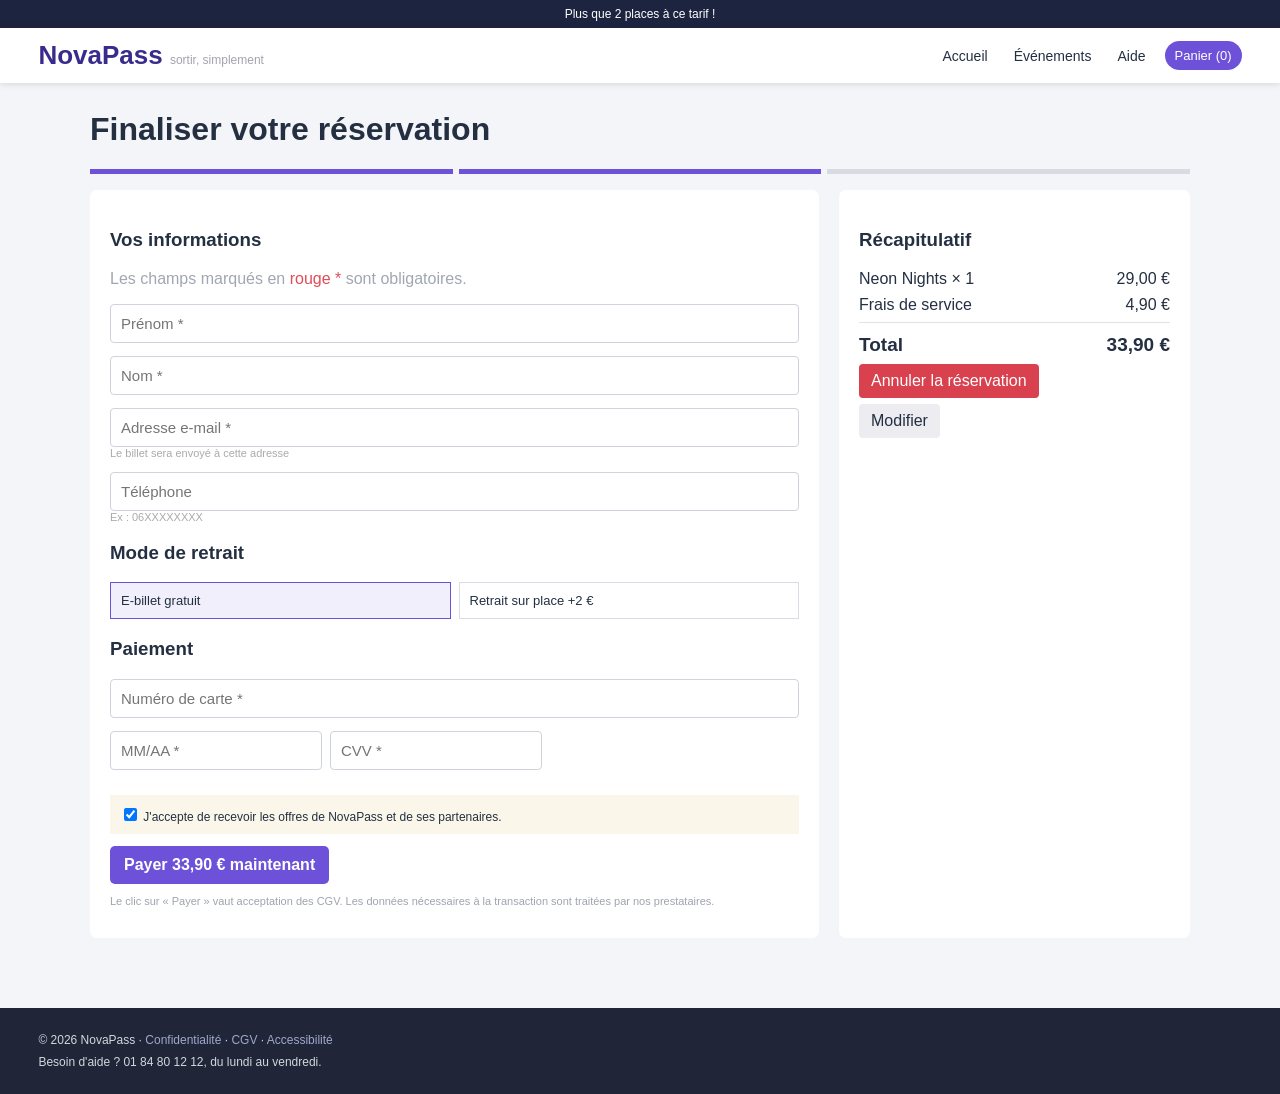
==== checkout.html @ 524873d4 "Add files via upload" ====
<!doctype html><html lang="en"><head><meta charset="utf-8"><meta name="viewport" content="width=device-width,initial-scale=1"><title>Paiement — NovaPass</title><link rel="stylesheet" href="styles.css"></head><body>
<div class="topbar"><div class="rotator"><span class="active">Plus que 2 places à ce tarif !</span><span>Frais de service calculés à l'étape suivante</span><span>Inscrivez-vous à notre newsletter pour recevoir les bons plans</span></div></div>
<div class="header"><div class="logo">NovaPass <small>sortir, simplement</small></div><div class="fake-nav"><div class="fake-link" data-href="index.html">Accueil</div><div class="fake-link" data-href="index.html#events">Événements</div><div class="fake-link" id="openInfo">Aide</div><div class="cart-pill" data-href="checkout.html">Panier (<span id="cartCount">0</span>)</div></div></div>
<main>
<h1>Finaliser votre réservation</h1><div class="progress"><div class="on"></div><div class="on"></div><div></div></div><section class="checkout"><div class="panel"><h3>Vos informations</h3><p class="muted">Les champs marqués en <span class="req">rouge *</span> sont obligatoires.</p>
<div class="field"><input tabindex="3" data-required type="text" placeholder="Prénom *"><div class="error">Champ incorrect</div></div>
<div class="field"><input tabindex="1" data-required type="text" placeholder="Nom *"><div class="error">Champ incorrect</div></div>
<div class="field"><input tabindex="2" data-required type="email" placeholder="Adresse e-mail *"><div class="hint">Le billet sera envoyé à cette adresse</div><div class="error">Champ incorrect</div></div>
<div class="field"><input type="tel" placeholder="Téléphone"><div class="hint">Ex : 06XXXXXXXX</div></div>
<h3>Mode de retrait</h3><div class="choice-row"><div class="fake-radio selected">E-billet gratuit</div><div class="fake-radio">Retrait sur place +2 €</div></div>
<h3>Paiement</h3><div class="field"><input data-required inputmode="numeric" placeholder="Numéro de carte *"><div class="error">Champ incorrect</div></div><div class="choice-row"><div class="field"><input data-required placeholder="MM/AA *"><div class="error">Champ incorrect</div></div><div class="field"><input data-required placeholder="CVV *"><div class="error">Champ incorrect</div></div></div>
<div class="marketing"><label><input type="checkbox" checked> J'accepte de recevoir les offres de NovaPass et de ses partenaires.</label></div>
<div class="fake-button" id="payNow">Payer 33,90 € maintenant</div><p class="legal">Le clic sur « Payer » vaut acceptation des CGV. Les données nécessaires à la transaction sont traitées par nos prestataires.</p></div>
<aside class="panel sticky-box"><h3>Récapitulatif</h3><div class="summary-row"><span>Neon Nights × 1</span><span>29,00 €</span></div><div class="summary-row"><span>Frais de service</span><span>4,90 €</span></div><div class="summary-row total"><span>Total</span><span>33,90 €</span></div><div class="danger-primary" id="clearBooking">Annuler la réservation</div><div style="height:6px"></div><div class="safe-secondary" data-href="event.html">Modifier</div></aside></section>
</main><div class="footer">© 2026 NovaPass · <a href="#">Confidentialité</a> · <a href="#">CGV</a> · <a href="#">Accessibilité</a><div style="margin-top:8px">Besoin d'aide ? 01 84 80 12 12, du lundi au vendredi.</div></div><div class="toast" id="toast">Ajouté !</div><div class="modal" id="infoModal"><div class="modal-card"><div class="modal-close" id="closeInfo">fermer ×</div><h2>Besoin d'aide ?</h2><p>Choisissez un événement, sélectionnez un billet puis renseignez vos coordonnées.</p><div class="fake-button" id="closeInfo2" onclick="document.getElementById('infoModal').classList.remove('open')">OK</div></div></div><script src="app.js"></script></body></html>
---- styles.css ----
:root{--ink:#243042;--muted:#9aa2ad;--brand:#6d52d9;--accent:#ffcc45;--paper:#fff;--bg:#f4f5f8;--danger:#d23545}
*{box-sizing:border-box}
html{scroll-behavior:smooth}
body{margin:0;font-family:Arial,Helvetica,sans-serif;color:var(--ink);background:var(--bg);font-size:16px}
body *:focus{outline:none}
a{color:#7b6ec0;text-decoration:none}
.topbar{background:#1d2440;color:white;padding:7px 12px;text-align:center;font-size:12px;height:28px;overflow:hidden}
.rotator span{display:none}.rotator span.active{display:inline}
.header{background:white;display:flex;align-items:center;justify-content:space-between;padding:12px 3vw;box-shadow:0 1px 7px #0002;position:sticky;top:0;z-index:10}
.logo{font-weight:800;font-size:26px;color:#392b8d}.logo small{font-weight:400;color:#a3a3af;font-size:12px}
.fake-nav{display:flex;gap:12px;align-items:center}.fake-link{cursor:pointer;padding:6px 7px;font-size:14px}.fake-link:hover{background:#f0effb}
.cart-pill{background:#6d52d9;color:white;border-radius:20px;padding:7px 10px;cursor:pointer;font-size:13px}
main{width:1100px;max-width:none;margin:28px auto 70px}
.hero{display:grid;grid-template-columns:1.4fr .8fr;gap:26px;align-items:center;background:white;padding:26px;border-radius:10px}
.hero h1{font-size:42px;line-height:1.02;margin:0 0 12px}.hero p{color:#8d96a3;line-height:1.4}.hero .btn{display:inline-block;margin-top:8px}
.notice{background:#fff8da;border-left:5px solid var(--accent);padding:10px 14px;font-size:13px}
.btn,.fake-button{background:var(--brand);color:white;padding:10px 14px;border-radius:5px;display:inline-block;cursor:pointer;font-weight:700;border:0}.btn.secondary{background:#e4e2ef;color:#5a5770}.tiny-action{font-size:11px;padding:4px 6px;cursor:pointer}
.section-title{margin:28px 0 10px}.section-title h3{margin:0;font-size:23px}.section-title p{margin:4px 0;color:var(--muted)}
.event-grid{display:grid;grid-template-columns:repeat(3,1fr);gap:15px}.card{background:white;border-radius:7px;overflow:hidden;box-shadow:0 1px 5px #0001}.card img{width:100%;height:160px;object-fit:cover}.card-body{padding:13px}.meta{color:#9ca3ad;font-size:13px}.price{font-size:19px;font-weight:bold;margin-top:8px}.card .fake-button{margin-top:10px;width:100%;text-align:center}
.breadcrumbs{font-size:12px;color:#9aa2ad;margin:12px 0}.event-layout{display:grid;grid-template-columns:1.4fr .8fr;gap:20px}.panel{background:white;border-radius:7px;padding:20px}.event-cover{width:100%;border-radius:5px}.tag{display:inline-block;background:#efeafb;color:#7460c8;padding:4px 7px;border-radius:3px;font-size:12px}.ticket-option{border:1px solid #dfe2e8;padding:12px;margin:9px 0;cursor:pointer}.ticket-option.selected{border-color:#6d52d9;background:#f2efff}.ticket-option .row{display:flex;justify-content:space-between}.muted{color:#a1a7b0}.sticky-box{position:sticky;top:82px}.fee-later{font-size:11px;color:#adb3bd;margin-top:4px}.countdown{background:#fff0f0;color:#a32b38;padding:8px 10px;font-size:12px;margin:10px 0}
.progress{display:flex;gap:6px;margin:16px 0}.progress div{height:5px;background:#d8dbe2;flex:1}.progress .on{background:#6d52d9}
.checkout{display:grid;grid-template-columns:1.35fr .65fr;gap:20px}.field{margin-bottom:13px}.field input,.field select{width:100%;padding:10px;border:1px solid #cfd3db;border-radius:4px;font-size:15px}.field .hint{font-size:11px;color:#aaa}.req{color:#e04c58}.error{color:#d83b4d;font-size:12px;display:none}.field.bad .error{display:block}.field.bad input{border-color:#d83b4d}.choice-row{display:flex;gap:8px}.fake-radio{border:1px solid #d9dce4;padding:10px;flex:1;cursor:pointer;font-size:13px}.fake-radio.selected{background:#f1effb;border-color:#6d52d9}.summary-row{display:flex;justify-content:space-between;margin:8px 0}.summary-row.total{font-weight:bold;font-size:19px;border-top:1px solid #e1e2e6;padding-top:11px}.legal{font-size:11px;color:#9ea4ae}.marketing{background:#faf7ea;padding:10px;margin:12px 0;font-size:12px}
.modal{display:none;position:fixed;inset:0;background:#0008;z-index:50;align-items:center;justify-content:center}.modal.open{display:flex}.modal-card{background:white;width:440px;padding:18px;border-radius:6px}.modal-card h2{margin-top:0}.modal-close{float:right;font-size:13px;color:#777;cursor:pointer}
.toast{position:fixed;right:12px;bottom:12px;background:#252d3b;color:white;padding:9px 12px;border-radius:4px;display:none;font-size:12px;z-index:99}.toast.show{display:block}
.footer{background:#202537;color:#d4d6de;padding:25px 3vw;font-size:12px}.footer a{color:#9ea8cb}
.confirmation{max-width:700px;margin:40px auto;background:white;padding:26px;border-radius:8px}.success-icon{font-size:42px}.details{background:#f6f7fa;padding:14px;margin:15px 0}.danger-primary{background:#d9414f;color:white;padding:8px 12px;border-radius:4px;display:inline-block;cursor:pointer}.safe-secondary{background:#ececf1;padding:8px 12px;border-radius:4px;display:inline-block;cursor:pointer}
@media(max-width:800px){main{margin-left:18px;margin-right:18px}.header{min-width:760px}.event-grid{grid-template-columns:repeat(3,280px)}.hero{grid-template-columns:520px 340px}.event-layout,.checkout{grid-template-columns:520px 360px}}
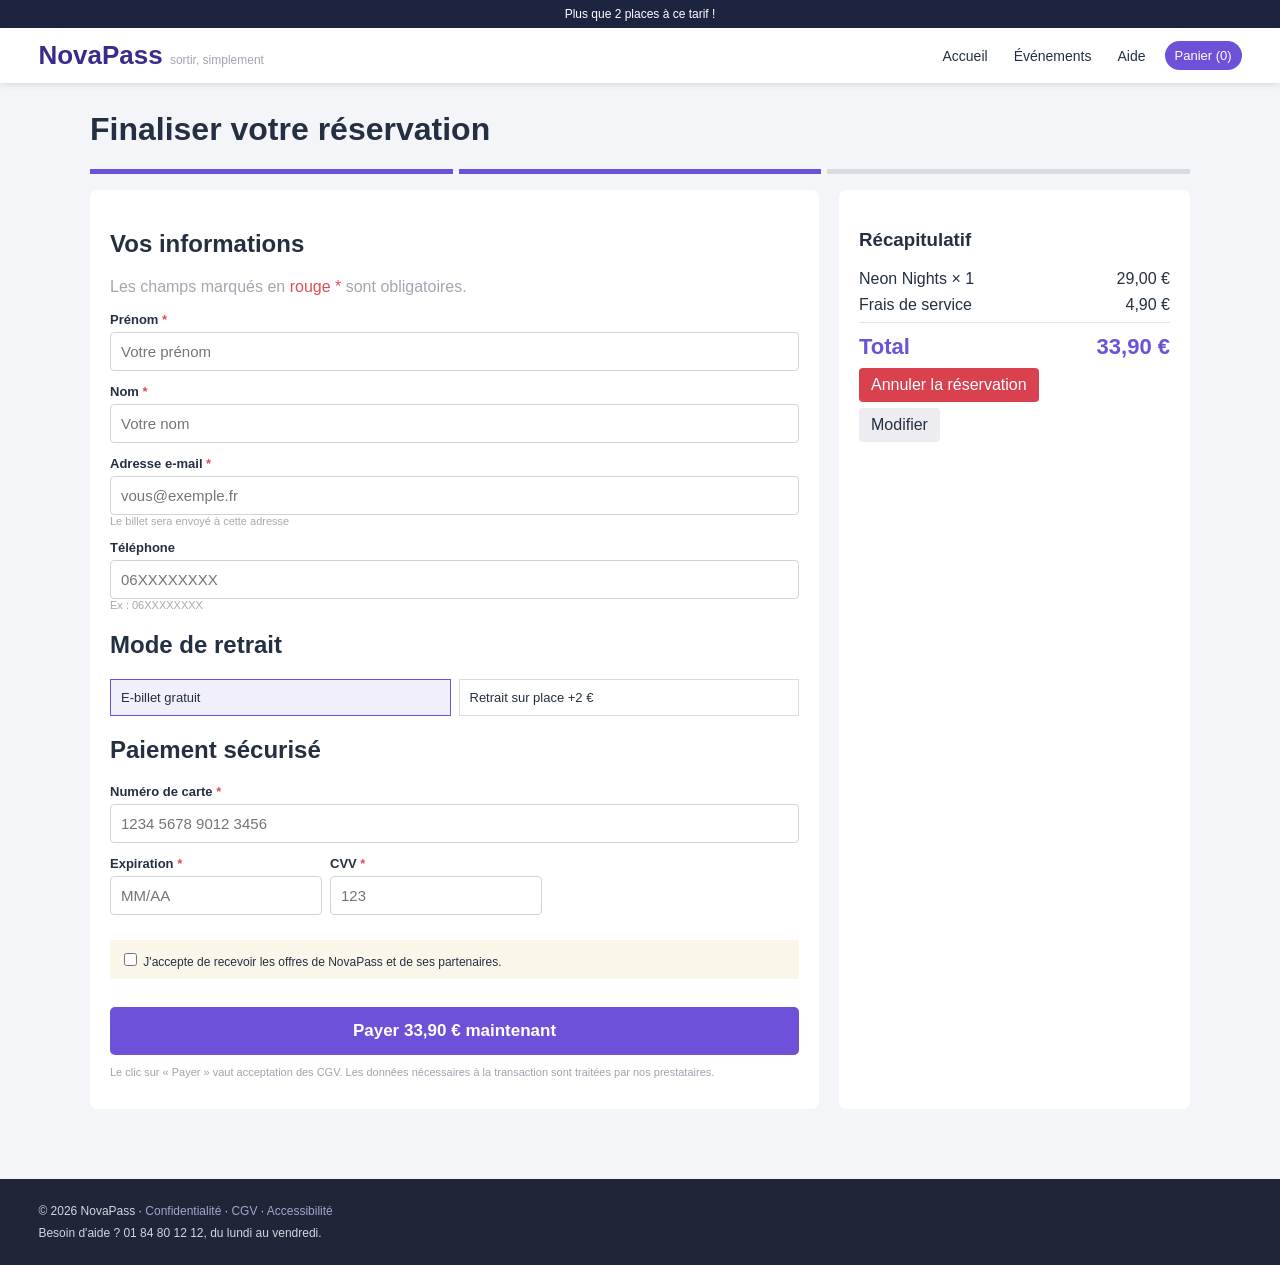
==== commit a288e3fa: "ameliorer partie paiement" ====
--- a/checkout.html
+++ b/checkout.html
@@ -2,14 +2,14 @@
 <div class="topbar"><div class="rotator"><span class="active">Plus que 2 places à ce tarif !</span><span>Frais de service calculés à l'étape suivante</span><span>Inscrivez-vous à notre newsletter pour recevoir les bons plans</span></div></div>
 <div class="header"><div class="logo">NovaPass <small>sortir, simplement</small></div><div class="fake-nav"><div class="fake-link" data-href="index.html">Accueil</div><div class="fake-link" data-href="index.html#events">Événements</div><div class="fake-link" id="openInfo">Aide</div><div class="cart-pill" data-href="checkout.html">Panier (<span id="cartCount">0</span>)</div></div></div>
 <main>
-<h1>Finaliser votre réservation</h1><div class="progress"><div class="on"></div><div class="on"></div><div></div></div><section class="checkout"><div class="panel"><h3>Vos informations</h3><p class="muted">Les champs marqués en <span class="req">rouge *</span> sont obligatoires.</p>
-<div class="field"><input tabindex="3" data-required type="text" placeholder="Prénom *"><div class="error">Champ incorrect</div></div>
-<div class="field"><input tabindex="1" data-required type="text" placeholder="Nom *"><div class="error">Champ incorrect</div></div>
-<div class="field"><input tabindex="2" data-required type="email" placeholder="Adresse e-mail *"><div class="hint">Le billet sera envoyé à cette adresse</div><div class="error">Champ incorrect</div></div>
-<div class="field"><input type="tel" placeholder="Téléphone"><div class="hint">Ex : 06XXXXXXXX</div></div>
-<h3>Mode de retrait</h3><div class="choice-row"><div class="fake-radio selected">E-billet gratuit</div><div class="fake-radio">Retrait sur place +2 €</div></div>
-<h3>Paiement</h3><div class="field"><input data-required inputmode="numeric" placeholder="Numéro de carte *"><div class="error">Champ incorrect</div></div><div class="choice-row"><div class="field"><input data-required placeholder="MM/AA *"><div class="error">Champ incorrect</div></div><div class="field"><input data-required placeholder="CVV *"><div class="error">Champ incorrect</div></div></div>
-<div class="marketing"><label><input type="checkbox" checked> J'accepte de recevoir les offres de NovaPass et de ses partenaires.</label></div>
-<div class="fake-button" id="payNow">Payer 33,90 € maintenant</div><p class="legal">Le clic sur « Payer » vaut acceptation des CGV. Les données nécessaires à la transaction sont traitées par nos prestataires.</p></div>
+<h1>Finaliser votre réservation</h1><div class="progress" aria-label="Étape 2 sur 3"><div class="on"></div><div class="on"></div><div></div></div><section class="checkout"><div class="panel"><h2>Vos informations</h2><p class="muted">Les champs marqués en <span class="req">rouge *</span> sont obligatoires.</p>
+<div class="field"><label for="firstName">Prénom <span class="req">*</span></label><input id="firstName" data-required type="text" autocomplete="given-name" placeholder="Votre prénom"><div class="error">Indiquez votre prénom.</div></div>
+<div class="field"><label for="lastName">Nom <span class="req">*</span></label><input id="lastName" data-required type="text" autocomplete="family-name" placeholder="Votre nom"><div class="error">Indiquez votre nom.</div></div>
+<div class="field"><label for="email">Adresse e-mail <span class="req">*</span></label><input id="email" data-required type="email" autocomplete="email" placeholder="vous@exemple.fr"><div class="hint">Le billet sera envoyé à cette adresse</div><div class="error">Indiquez une adresse e-mail valide.</div></div>
+<div class="field"><label for="phone">Téléphone</label><input id="phone" type="tel" autocomplete="tel" placeholder="06XXXXXXXX"><div class="hint">Ex : 06XXXXXXXX</div></div>
+<h2>Mode de retrait</h2><div class="choice-row"><div class="fake-radio selected">E-billet gratuit</div><div class="fake-radio">Retrait sur place +2 €</div></div>
+<h2>Paiement sécurisé</h2><div class="field"><label for="cardNumber">Numéro de carte <span class="req">*</span></label><input id="cardNumber" data-required inputmode="numeric" autocomplete="cc-number" placeholder="1234 5678 9012 3456"><div class="error">Indiquez le numéro de carte.</div></div><div class="choice-row"><div class="field"><label for="expiry">Expiration <span class="req">*</span></label><input id="expiry" data-required autocomplete="cc-exp" placeholder="MM/AA"><div class="error">Indiquez la date d'expiration.</div></div><div class="field"><label for="cvv">CVV <span class="req">*</span></label><input id="cvv" data-required inputmode="numeric" autocomplete="cc-csc" placeholder="123"><div class="error">Indiquez le CVV.</div></div></div>
+<div class="marketing"><label><input type="checkbox"> J'accepte de recevoir les offres de NovaPass et de ses partenaires.</label></div>
+<button class="fake-button payment-button" id="payNow" type="button">Payer 33,90 € maintenant</button><p class="legal">Le clic sur « Payer » vaut acceptation des CGV. Les données nécessaires à la transaction sont traitées par nos prestataires.</p></div>
 <aside class="panel sticky-box"><h3>Récapitulatif</h3><div class="summary-row"><span>Neon Nights × 1</span><span>29,00 €</span></div><div class="summary-row"><span>Frais de service</span><span>4,90 €</span></div><div class="summary-row total"><span>Total</span><span>33,90 €</span></div><div class="danger-primary" id="clearBooking">Annuler la réservation</div><div style="height:6px"></div><div class="safe-secondary" data-href="event.html">Modifier</div></aside></section>
 </main><div class="footer">© 2026 NovaPass · <a href="#">Confidentialité</a> · <a href="#">CGV</a> · <a href="#">Accessibilité</a><div style="margin-top:8px">Besoin d'aide ? 01 84 80 12 12, du lundi au vendredi.</div></div><div class="toast" id="toast">Ajouté !</div><div class="modal" id="infoModal"><div class="modal-card"><div class="modal-close" id="closeInfo">fermer ×</div><h2>Besoin d'aide ?</h2><p>Choisissez un événement, sélectionnez un billet puis renseignez vos coordonnées.</p><div class="fake-button" id="closeInfo2" onclick="document.getElementById('infoModal').classList.remove('open')">OK</div></div></div><script src="app.js"></script></body></html>
--- a/styles.css
+++ b/styles.css
@@ -3,7 +3,7 @@
 *{box-sizing:border-box}
 html{scroll-behavior:smooth}
 body{margin:0;font-family:Arial,Helvetica,sans-serif;color:var(--ink);background:var(--bg);font-size:16px}
-body *:focus{outline:none}
+body *:focus{outline:3px solid #ffcc45;outline-offset:2px}
 a{color:#7b6ec0;text-decoration:none}
 .topbar{background:#1d2440;color:white;padding:7px 12px;text-align:center;font-size:12px;height:28px;overflow:hidden}
 .rotator span{display:none}.rotator span.active{display:inline}
@@ -20,9 +20,9 @@
 .event-grid{display:grid;grid-template-columns:repeat(3,1fr);gap:15px}.card{background:white;border-radius:7px;overflow:hidden;box-shadow:0 1px 5px #0001}.card img{width:100%;height:160px;object-fit:cover}.card-body{padding:13px}.meta{color:#9ca3ad;font-size:13px}.price{font-size:19px;font-weight:bold;margin-top:8px}.card .fake-button{margin-top:10px;width:100%;text-align:center}
 .breadcrumbs{font-size:12px;color:#9aa2ad;margin:12px 0}.event-layout{display:grid;grid-template-columns:1.4fr .8fr;gap:20px}.panel{background:white;border-radius:7px;padding:20px}.event-cover{width:100%;border-radius:5px}.tag{display:inline-block;background:#efeafb;color:#7460c8;padding:4px 7px;border-radius:3px;font-size:12px}.ticket-option{border:1px solid #dfe2e8;padding:12px;margin:9px 0;cursor:pointer}.ticket-option.selected{border-color:#6d52d9;background:#f2efff}.ticket-option .row{display:flex;justify-content:space-between}.muted{color:#a1a7b0}.sticky-box{position:sticky;top:82px}.fee-later{font-size:11px;color:#adb3bd;margin-top:4px}.countdown{background:#fff0f0;color:#a32b38;padding:8px 10px;font-size:12px;margin:10px 0}
 .progress{display:flex;gap:6px;margin:16px 0}.progress div{height:5px;background:#d8dbe2;flex:1}.progress .on{background:#6d52d9}
-.checkout{display:grid;grid-template-columns:1.35fr .65fr;gap:20px}.field{margin-bottom:13px}.field input,.field select{width:100%;padding:10px;border:1px solid #cfd3db;border-radius:4px;font-size:15px}.field .hint{font-size:11px;color:#aaa}.req{color:#e04c58}.error{color:#d83b4d;font-size:12px;display:none}.field.bad .error{display:block}.field.bad input{border-color:#d83b4d}.choice-row{display:flex;gap:8px}.fake-radio{border:1px solid #d9dce4;padding:10px;flex:1;cursor:pointer;font-size:13px}.fake-radio.selected{background:#f1effb;border-color:#6d52d9}.summary-row{display:flex;justify-content:space-between;margin:8px 0}.summary-row.total{font-weight:bold;font-size:19px;border-top:1px solid #e1e2e6;padding-top:11px}.legal{font-size:11px;color:#9ea4ae}.marketing{background:#faf7ea;padding:10px;margin:12px 0;font-size:12px}
+.checkout{display:grid;grid-template-columns:1.35fr .65fr;gap:20px}.field{margin-bottom:13px}.field label{display:block;font-size:13px;font-weight:700;margin-bottom:5px}.field input,.field select{width:100%;padding:10px;border:1px solid #cfd3db;border-radius:4px;font-size:15px}.field .hint{font-size:11px;color:#aaa}.req{color:#e04c58}.error{color:#d83b4d;font-size:12px;display:none}.field.bad .error{display:block}.field.bad input{border-color:#d83b4d}.choice-row{display:flex;gap:8px}.fake-radio{border:1px solid #d9dce4;padding:10px;flex:1;cursor:pointer;font-size:13px}.fake-radio.selected{background:#f1effb;border-color:#6d52d9}.summary-row{display:flex;justify-content:space-between;margin:8px 0}.summary-row.total{font-weight:bold;font-size:22px;color:var(--brand);border-top:1px solid #e1e2e6;padding-top:11px}.payment-button{width:100%;margin-top:16px;padding:14px;font-size:17px;text-align:center}.legal{font-size:11px;color:#9ea4ae}.marketing{background:#faf7ea;padding:10px;margin:12px 0;font-size:12px}
 .modal{display:none;position:fixed;inset:0;background:#0008;z-index:50;align-items:center;justify-content:center}.modal.open{display:flex}.modal-card{background:white;width:440px;padding:18px;border-radius:6px}.modal-card h2{margin-top:0}.modal-close{float:right;font-size:13px;color:#777;cursor:pointer}
 .toast{position:fixed;right:12px;bottom:12px;background:#252d3b;color:white;padding:9px 12px;border-radius:4px;display:none;font-size:12px;z-index:99}.toast.show{display:block}
 .footer{background:#202537;color:#d4d6de;padding:25px 3vw;font-size:12px}.footer a{color:#9ea8cb}
 .confirmation{max-width:700px;margin:40px auto;background:white;padding:26px;border-radius:8px}.success-icon{font-size:42px}.details{background:#f6f7fa;padding:14px;margin:15px 0}.danger-primary{background:#d9414f;color:white;padding:8px 12px;border-radius:4px;display:inline-block;cursor:pointer}.safe-secondary{background:#ececf1;padding:8px 12px;border-radius:4px;display:inline-block;cursor:pointer}
-@media(max-width:800px){main{margin-left:18px;margin-right:18px}.header{min-width:760px}.event-grid{grid-template-columns:repeat(3,280px)}.hero{grid-template-columns:520px 340px}.event-layout,.checkout{grid-template-columns:520px 360px}}
+@media(max-width:800px){main{width:auto;margin:20px 16px 50px}.header{min-width:0;padding:10px 16px;flex-wrap:wrap;gap:8px}.logo{font-size:22px}.fake-nav{gap:2px}.fake-link{font-size:12px;padding:6px 4px}.event-grid{grid-template-columns:1fr}.hero,.event-layout,.checkout{grid-template-columns:1fr}.hero{padding:20px}.hero h1{font-size:34px}.sticky-box{position:static}.choice-row{flex-direction:column}.confirmation{margin:20px 16px;padding:20px}}
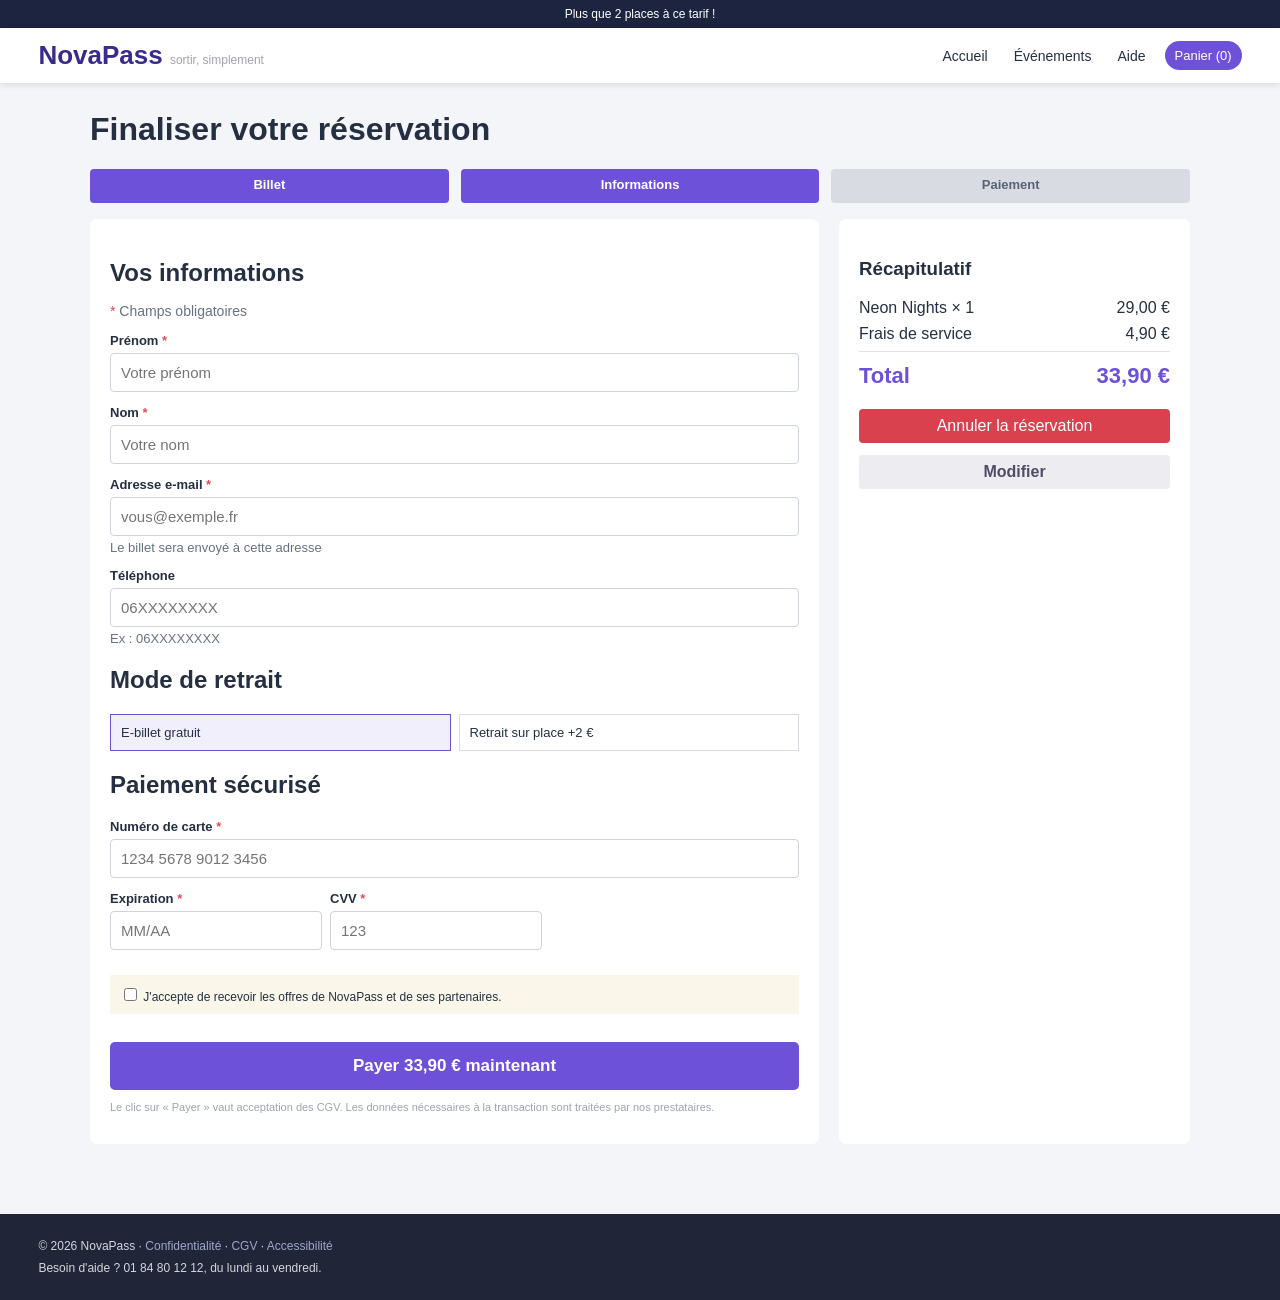
==== commit d106d7ae: "Amélioreration paiement; 3 traits violets" ====
--- a/checkout.html
+++ b/checkout.html
@@ -2,7 +2,7 @@
 <div class="topbar"><div class="rotator"><span class="active">Plus que 2 places à ce tarif !</span><span>Frais de service calculés à l'étape suivante</span><span>Inscrivez-vous à notre newsletter pour recevoir les bons plans</span></div></div>
 <div class="header"><div class="logo">NovaPass <small>sortir, simplement</small></div><div class="fake-nav"><div class="fake-link" data-href="index.html">Accueil</div><div class="fake-link" data-href="index.html#events">Événements</div><div class="fake-link" id="openInfo">Aide</div><div class="cart-pill" data-href="checkout.html">Panier (<span id="cartCount">0</span>)</div></div></div>
 <main>
-<h1>Finaliser votre réservation</h1><div class="progress" aria-label="Étape 2 sur 3"><div class="on"></div><div class="on"></div><div></div></div><section class="checkout"><div class="panel"><h2>Vos informations</h2><p class="muted">Les champs marqués en <span class="req">rouge *</span> sont obligatoires.</p>
+<h1>Finaliser votre réservation</h1><div class="progress" aria-label="Étape 2 sur 3"><div class="progress-step on"><span>Billet</span></div><div class="progress-step on"><span>Informations</span></div><div class="progress-step"><span>Paiement</span></div></div><section class="checkout"><div class="panel"><h2>Vos informations</h2><p class="required-note"><span class="req">*</span> Champs obligatoires</p>
 <div class="field"><label for="firstName">Prénom <span class="req">*</span></label><input id="firstName" data-required type="text" autocomplete="given-name" placeholder="Votre prénom"><div class="error">Indiquez votre prénom.</div></div>
 <div class="field"><label for="lastName">Nom <span class="req">*</span></label><input id="lastName" data-required type="text" autocomplete="family-name" placeholder="Votre nom"><div class="error">Indiquez votre nom.</div></div>
 <div class="field"><label for="email">Adresse e-mail <span class="req">*</span></label><input id="email" data-required type="email" autocomplete="email" placeholder="vous@exemple.fr"><div class="hint">Le billet sera envoyé à cette adresse</div><div class="error">Indiquez une adresse e-mail valide.</div></div>
@@ -11,5 +11,5 @@
 <h2>Paiement sécurisé</h2><div class="field"><label for="cardNumber">Numéro de carte <span class="req">*</span></label><input id="cardNumber" data-required inputmode="numeric" autocomplete="cc-number" placeholder="1234 5678 9012 3456"><div class="error">Indiquez le numéro de carte.</div></div><div class="choice-row"><div class="field"><label for="expiry">Expiration <span class="req">*</span></label><input id="expiry" data-required autocomplete="cc-exp" placeholder="MM/AA"><div class="error">Indiquez la date d'expiration.</div></div><div class="field"><label for="cvv">CVV <span class="req">*</span></label><input id="cvv" data-required inputmode="numeric" autocomplete="cc-csc" placeholder="123"><div class="error">Indiquez le CVV.</div></div></div>
 <div class="marketing"><label><input type="checkbox"> J'accepte de recevoir les offres de NovaPass et de ses partenaires.</label></div>
 <button class="fake-button payment-button" id="payNow" type="button">Payer 33,90 € maintenant</button><p class="legal">Le clic sur « Payer » vaut acceptation des CGV. Les données nécessaires à la transaction sont traitées par nos prestataires.</p></div>
-<aside class="panel sticky-box"><h3>Récapitulatif</h3><div class="summary-row"><span>Neon Nights × 1</span><span>29,00 €</span></div><div class="summary-row"><span>Frais de service</span><span>4,90 €</span></div><div class="summary-row total"><span>Total</span><span>33,90 €</span></div><div class="danger-primary" id="clearBooking">Annuler la réservation</div><div style="height:6px"></div><div class="safe-secondary" data-href="event.html">Modifier</div></aside></section>
+<aside class="panel sticky-box"><h3>Récapitulatif</h3><div class="summary-row"><span>Neon Nights × 1</span><span>29,00 €</span></div><div class="summary-row"><span>Frais de service</span><span>4,90 €</span></div><div class="summary-row total"><span>Total</span><span>33,90 €</span></div><div class="summary-actions"><div class="danger-primary" id="clearBooking">Annuler la réservation</div><div class="safe-secondary fake-button" data-href="event.html">Modifier</div></div></aside></section>
 </main><div class="footer">© 2026 NovaPass · <a href="#">Confidentialité</a> · <a href="#">CGV</a> · <a href="#">Accessibilité</a><div style="margin-top:8px">Besoin d'aide ? 01 84 80 12 12, du lundi au vendredi.</div></div><div class="toast" id="toast">Ajouté !</div><div class="modal" id="infoModal"><div class="modal-card"><div class="modal-close" id="closeInfo">fermer ×</div><h2>Besoin d'aide ?</h2><p>Choisissez un événement, sélectionnez un billet puis renseignez vos coordonnées.</p><div class="fake-button" id="closeInfo2" onclick="document.getElementById('infoModal').classList.remove('open')">OK</div></div></div><script src="app.js"></script></body></html>
--- a/styles.css
+++ b/styles.css
@@ -19,8 +19,8 @@
 .section-title{margin:28px 0 10px}.section-title h3{margin:0;font-size:23px}.section-title p{margin:4px 0;color:var(--muted)}
 .event-grid{display:grid;grid-template-columns:repeat(3,1fr);gap:15px}.card{background:white;border-radius:7px;overflow:hidden;box-shadow:0 1px 5px #0001}.card img{width:100%;height:160px;object-fit:cover}.card-body{padding:13px}.meta{color:#9ca3ad;font-size:13px}.price{font-size:19px;font-weight:bold;margin-top:8px}.card .fake-button{margin-top:10px;width:100%;text-align:center}
 .breadcrumbs{font-size:12px;color:#9aa2ad;margin:12px 0}.event-layout{display:grid;grid-template-columns:1.4fr .8fr;gap:20px}.panel{background:white;border-radius:7px;padding:20px}.event-cover{width:100%;border-radius:5px}.tag{display:inline-block;background:#efeafb;color:#7460c8;padding:4px 7px;border-radius:3px;font-size:12px}.ticket-option{border:1px solid #dfe2e8;padding:12px;margin:9px 0;cursor:pointer}.ticket-option.selected{border-color:#6d52d9;background:#f2efff}.ticket-option .row{display:flex;justify-content:space-between}.muted{color:#a1a7b0}.sticky-box{position:sticky;top:82px}.fee-later{font-size:11px;color:#adb3bd;margin-top:4px}.countdown{background:#fff0f0;color:#a32b38;padding:8px 10px;font-size:12px;margin:10px 0}
-.progress{display:flex;gap:6px;margin:16px 0}.progress div{height:5px;background:#d8dbe2;flex:1}.progress .on{background:#6d52d9}
-.checkout{display:grid;grid-template-columns:1.35fr .65fr;gap:20px}.field{margin-bottom:13px}.field label{display:block;font-size:13px;font-weight:700;margin-bottom:5px}.field input,.field select{width:100%;padding:10px;border:1px solid #cfd3db;border-radius:4px;font-size:15px}.field .hint{font-size:11px;color:#aaa}.req{color:#e04c58}.error{color:#d83b4d;font-size:12px;display:none}.field.bad .error{display:block}.field.bad input{border-color:#d83b4d}.choice-row{display:flex;gap:8px}.fake-radio{border:1px solid #d9dce4;padding:10px;flex:1;cursor:pointer;font-size:13px}.fake-radio.selected{background:#f1effb;border-color:#6d52d9}.summary-row{display:flex;justify-content:space-between;margin:8px 0}.summary-row.total{font-weight:bold;font-size:22px;color:var(--brand);border-top:1px solid #e1e2e6;padding-top:11px}.payment-button{width:100%;margin-top:16px;padding:14px;font-size:17px;text-align:center}.legal{font-size:11px;color:#9ea4ae}.marketing{background:#faf7ea;padding:10px;margin:12px 0;font-size:12px}
+.progress{display:flex;gap:12px;margin:16px 0}.progress-step{height:auto;min-height:34px;background:#d8dbe2;color:#596273;flex:1;padding:8px 10px;border-radius:4px;text-align:center;font-size:13px;font-weight:700}.progress-step.on{background:#6d52d9;color:white}
+.checkout{display:grid;grid-template-columns:1.35fr .65fr;gap:20px}.field{margin-bottom:13px}.field label{display:block;font-size:13px;font-weight:700;margin-bottom:5px}.field input,.field select{width:100%;padding:10px;border:1px solid #cfd3db;border-radius:4px;font-size:15px}.field .hint{font-size:13px;color:#687282;margin-top:4px}.required-note{color:#687282;font-size:14px;margin-top:-4px}.req{color:#e04c58}.error{color:#d83b4d;font-size:12px;display:none}.field.bad .error{display:block}.field.bad input{border-color:#d83b4d}.choice-row{display:flex;gap:8px}.fake-radio{border:1px solid #d9dce4;padding:10px;flex:1;cursor:pointer;font-size:13px}.fake-radio.selected{background:#f1effb;border-color:#6d52d9}.summary-row{display:flex;justify-content:space-between;margin:8px 0}.summary-row.total{font-weight:bold;font-size:22px;color:var(--brand);border-top:1px solid #e1e2e6;padding-top:11px}.summary-actions{display:flex;flex-direction:column;gap:12px;margin-top:20px}.summary-actions .danger-primary,.summary-actions .safe-secondary{width:100%;text-align:center}.safe-secondary{color:#514d67}.payment-button{width:100%;margin-top:16px;padding:14px;font-size:17px;text-align:center}.legal{font-size:11px;color:#9ea4ae}.marketing{background:#faf7ea;padding:10px;margin:12px 0;font-size:12px}
 .modal{display:none;position:fixed;inset:0;background:#0008;z-index:50;align-items:center;justify-content:center}.modal.open{display:flex}.modal-card{background:white;width:440px;padding:18px;border-radius:6px}.modal-card h2{margin-top:0}.modal-close{float:right;font-size:13px;color:#777;cursor:pointer}
 .toast{position:fixed;right:12px;bottom:12px;background:#252d3b;color:white;padding:9px 12px;border-radius:4px;display:none;font-size:12px;z-index:99}.toast.show{display:block}
 .footer{background:#202537;color:#d4d6de;padding:25px 3vw;font-size:12px}.footer a{color:#9ea8cb}
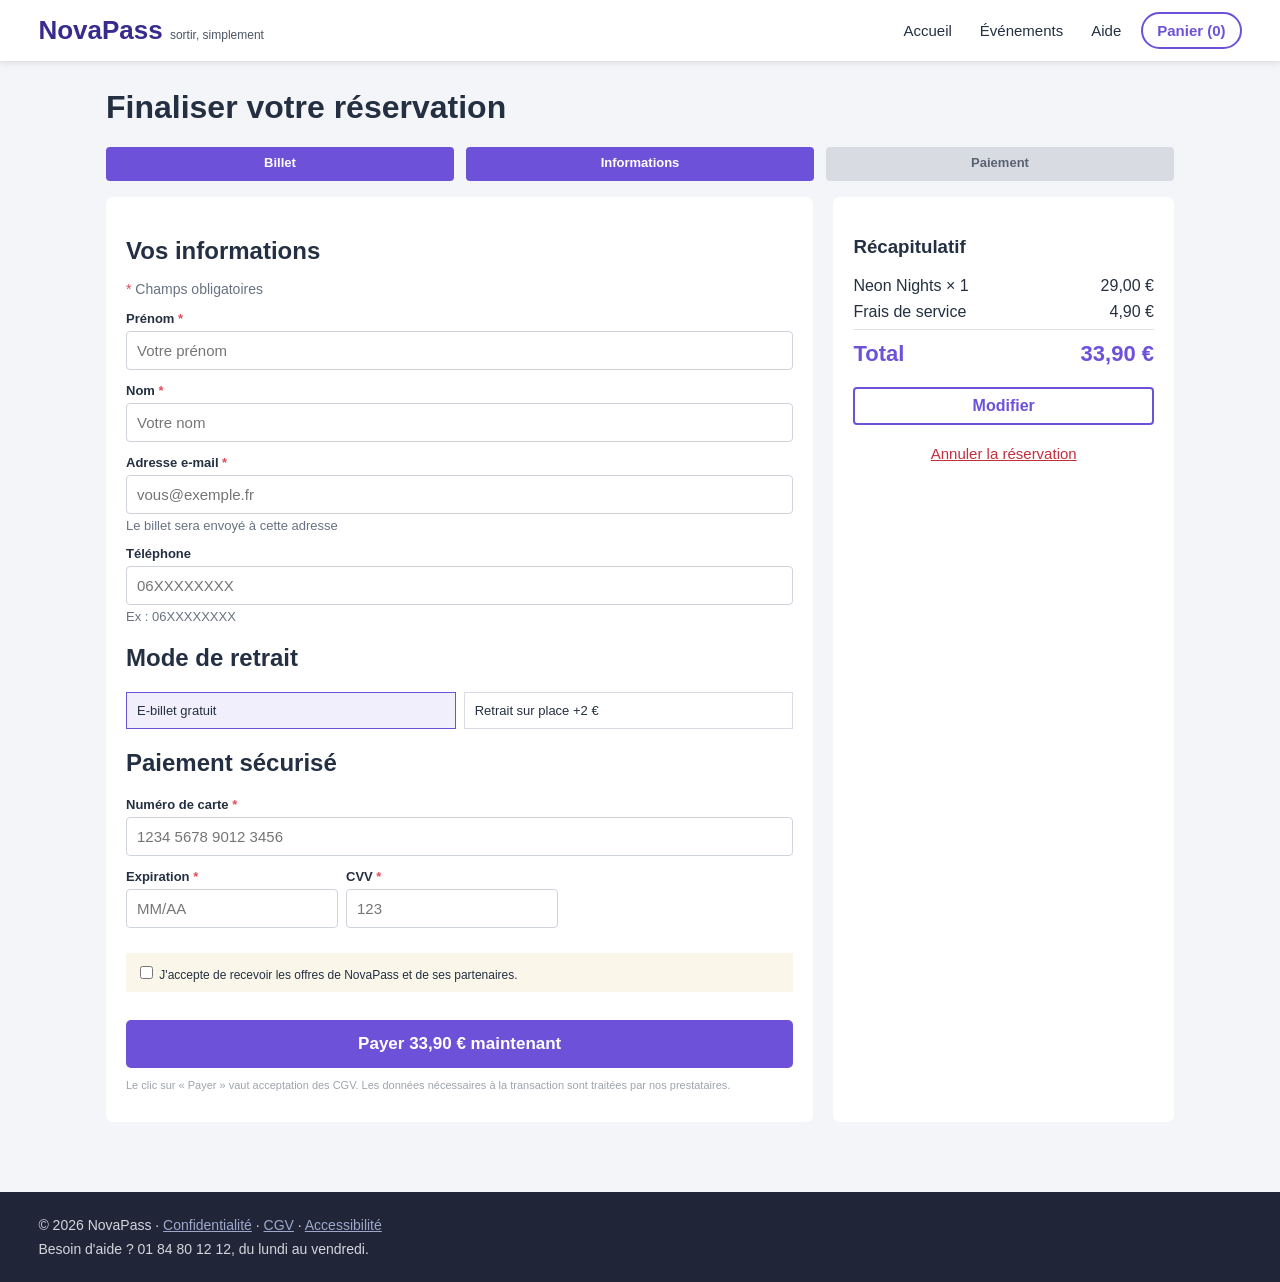
==== commit f2a6e4fe: "mise à jour du projet" ====
--- a/checkout.html
+++ b/checkout.html
@@ -1,15 +1,140 @@
-<!doctype html><html lang="en"><head><meta charset="utf-8"><meta name="viewport" content="width=device-width,initial-scale=1"><title>Paiement — NovaPass</title><link rel="stylesheet" href="styles.css"></head><body>
-<div class="topbar"><div class="rotator"><span class="active">Plus que 2 places à ce tarif !</span><span>Frais de service calculés à l'étape suivante</span><span>Inscrivez-vous à notre newsletter pour recevoir les bons plans</span></div></div>
-<div class="header"><div class="logo">NovaPass <small>sortir, simplement</small></div><div class="fake-nav"><div class="fake-link" data-href="index.html">Accueil</div><div class="fake-link" data-href="index.html#events">Événements</div><div class="fake-link" id="openInfo">Aide</div><div class="cart-pill" data-href="checkout.html">Panier (<span id="cartCount">0</span>)</div></div></div>
+<!doctype html>
+<html lang="fr">
+<head>
+    <meta charset="utf-8">
+    <meta name="viewport" content="width=device-width,initial-scale=1">
+    <title>Paiement — NovaPass</title>
+    <link rel="stylesheet" href="styles.css">
+</head>
+<body>
+
+<header class="header">
+    <a class="logo" href="index.html">NovaPass <small>sortir, simplement</small></a>
+    <nav class="nav">
+        <a href="index.html">Accueil</a>
+        <a href="index.html#events">Événements</a>
+        <button id="openInfo">Aide</button>
+        <a class="cart-pill" href="checkout.html">Panier (<span id="cartCount">0</span>)</a>
+    </nav>
+</header>
+
 <main>
-<h1>Finaliser votre réservation</h1><div class="progress" aria-label="Étape 2 sur 3"><div class="progress-step on"><span>Billet</span></div><div class="progress-step on"><span>Informations</span></div><div class="progress-step"><span>Paiement</span></div></div><section class="checkout"><div class="panel"><h2>Vos informations</h2><p class="required-note"><span class="req">*</span> Champs obligatoires</p>
-<div class="field"><label for="firstName">Prénom <span class="req">*</span></label><input id="firstName" data-required type="text" autocomplete="given-name" placeholder="Votre prénom"><div class="error">Indiquez votre prénom.</div></div>
-<div class="field"><label for="lastName">Nom <span class="req">*</span></label><input id="lastName" data-required type="text" autocomplete="family-name" placeholder="Votre nom"><div class="error">Indiquez votre nom.</div></div>
-<div class="field"><label for="email">Adresse e-mail <span class="req">*</span></label><input id="email" data-required type="email" autocomplete="email" placeholder="vous@exemple.fr"><div class="hint">Le billet sera envoyé à cette adresse</div><div class="error">Indiquez une adresse e-mail valide.</div></div>
-<div class="field"><label for="phone">Téléphone</label><input id="phone" type="tel" autocomplete="tel" placeholder="06XXXXXXXX"><div class="hint">Ex : 06XXXXXXXX</div></div>
-<h2>Mode de retrait</h2><div class="choice-row"><div class="fake-radio selected">E-billet gratuit</div><div class="fake-radio">Retrait sur place +2 €</div></div>
-<h2>Paiement sécurisé</h2><div class="field"><label for="cardNumber">Numéro de carte <span class="req">*</span></label><input id="cardNumber" data-required inputmode="numeric" autocomplete="cc-number" placeholder="1234 5678 9012 3456"><div class="error">Indiquez le numéro de carte.</div></div><div class="choice-row"><div class="field"><label for="expiry">Expiration <span class="req">*</span></label><input id="expiry" data-required autocomplete="cc-exp" placeholder="MM/AA"><div class="error">Indiquez la date d'expiration.</div></div><div class="field"><label for="cvv">CVV <span class="req">*</span></label><input id="cvv" data-required inputmode="numeric" autocomplete="cc-csc" placeholder="123"><div class="error">Indiquez le CVV.</div></div></div>
-<div class="marketing"><label><input type="checkbox"> J'accepte de recevoir les offres de NovaPass et de ses partenaires.</label></div>
-<button class="fake-button payment-button" id="payNow" type="button">Payer 33,90 € maintenant</button><p class="legal">Le clic sur « Payer » vaut acceptation des CGV. Les données nécessaires à la transaction sont traitées par nos prestataires.</p></div>
-<aside class="panel sticky-box"><h3>Récapitulatif</h3><div class="summary-row"><span>Neon Nights × 1</span><span>29,00 €</span></div><div class="summary-row"><span>Frais de service</span><span>4,90 €</span></div><div class="summary-row total"><span>Total</span><span>33,90 €</span></div><div class="summary-actions"><div class="danger-primary" id="clearBooking">Annuler la réservation</div><div class="safe-secondary fake-button" data-href="event.html">Modifier</div></div></aside></section>
-</main><div class="footer">© 2026 NovaPass · <a href="#">Confidentialité</a> · <a href="#">CGV</a> · <a href="#">Accessibilité</a><div style="margin-top:8px">Besoin d'aide ? 01 84 80 12 12, du lundi au vendredi.</div></div><div class="toast" id="toast">Ajouté !</div><div class="modal" id="infoModal"><div class="modal-card"><div class="modal-close" id="closeInfo">fermer ×</div><h2>Besoin d'aide ?</h2><p>Choisissez un événement, sélectionnez un billet puis renseignez vos coordonnées.</p><div class="fake-button" id="closeInfo2" onclick="document.getElementById('infoModal').classList.remove('open')">OK</div></div></div><script src="app.js"></script></body></html>+    <h1>Finaliser votre réservation</h1>
+
+    <div class="progress" aria-label="Étape 2 sur 3">
+        <div class="progress-step on"><span>Billet</span></div>
+        <div class="progress-step on" aria-current="step"><span>Informations</span></div>
+        <div class="progress-step"><span>Paiement</span></div>
+    </div>
+
+    <section class="checkout">
+
+        <form class="panel" id="checkoutForm" novalidate onsubmit="event.preventDefault()">
+
+            <h2>Vos informations</h2>
+            <p class="required-note"><span class="req">*</span> Champs obligatoires</p>
+
+            <div class="field">
+                <label for="firstName">Prénom <span class="req">*</span></label>
+                <input id="firstName" data-required type="text" autocomplete="given-name" placeholder="Votre prénom">
+                <div class="error">Indiquez votre prénom.</div>
+            </div>
+
+            <div class="field">
+                <label for="lastName">Nom <span class="req">*</span></label>
+                <input id="lastName" data-required type="text" autocomplete="family-name" placeholder="Votre nom">
+                <div class="error">Indiquez votre nom.</div>
+            </div>
+
+            <div class="field">
+                <label for="email">Adresse e-mail <span class="req">*</span></label>
+                <input id="email" data-required type="email" autocomplete="email" placeholder="vous@exemple.fr">
+                <div class="hint">Le billet sera envoyé à cette adresse</div>
+                <div class="error">Indiquez une adresse e-mail valide.</div>
+            </div>
+
+            <div class="field">
+                <label for="phone">Téléphone</label>
+                <input id="phone" type="tel" autocomplete="tel" placeholder="06XXXXXXXX">
+                <div class="hint">Ex : 06XXXXXXXX</div>
+            </div>
+
+            <h2>Mode de retrait</h2>
+            <div class="choice-row">
+                <label class="fake-radio selected">
+                    <input type="radio" name="retrait" value="e-billet" checked> E-billet gratuit
+                </label>
+                <label class="fake-radio">
+                    <input type="radio" name="retrait" value="sur-place"> Retrait sur place +2 €
+                </label>
+            </div>
+
+            <h2>Paiement sécurisé</h2>
+
+            <div class="field">
+                <label for="cardNumber">Numéro de carte <span class="req">*</span></label>
+                <input id="cardNumber" data-required inputmode="numeric" autocomplete="cc-number" placeholder="1234 5678 9012 3456">
+                <div class="error">Indiquez le numéro de carte.</div>
+            </div>
+
+            <div class="choice-row">
+                <div class="field">
+                    <label for="expiry">Expiration <span class="req">*</span></label>
+                    <input id="expiry" data-required autocomplete="cc-exp" placeholder="MM/AA">
+                    <div class="error">Indiquez la date d'expiration.</div>
+                </div>
+
+                <div class="field">
+                    <label for="cvv">CVV <span class="req">*</span></label>
+                    <input id="cvv" data-required inputmode="numeric" autocomplete="cc-csc" placeholder="123">
+                    <div class="error">Indiquez le CVV.</div>
+                </div>
+            </div>
+
+            <div class="marketing">
+                <label><input type="checkbox"> J'accepte de recevoir les offres de NovaPass et de ses partenaires.</label>
+            </div>
+
+            <button class="fake-button payment-button" id="payNow" type="submit">Payer 33,90 € maintenant</button>
+            <p class="legal">Le clic sur « Payer » vaut acceptation des CGV. Les données nécessaires à la transaction sont traitées par nos prestataires.</p>
+
+        </form>
+
+        <aside class="panel sticky-box">
+            <h3>Récapitulatif</h3>
+
+            <div class="summary-row"><span>Neon Nights × 1</span><span>29,00 €</span></div>
+            <div class="summary-row"><span>Frais de service</span><span>4,90 €</span></div>
+            <div class="summary-row total"><span>Total</span><span>33,90 €</span></div>
+
+            <div class="summary-actions">
+                <a class="safe-secondary fake-button" href="event.html" data-href="event.html">Modifier</a>
+                <button type="button" class="danger-primary" id="clearBooking">Annuler la réservation</button>
+            </div>
+        </aside>
+
+    </section>
+</main>
+
+<footer class="footer">
+    © 2026 NovaPass ·
+    <a href="#">Confidentialité</a> ·
+    <a href="#">CGV</a> ·
+    <a href="#">Accessibilité</a>
+    <div style="margin-top:8px">Besoin d'aide ? 01 84 80 12 12, du lundi au vendredi.</div>
+</footer>
+
+<div class="toast" id="toast" role="status" aria-live="polite">Ajouté !</div>
+
+<div class="modal" id="infoModal" role="dialog" aria-modal="true" aria-labelledby="infoTitle">
+    <div class="modal-card">
+        <button type="button" class="modal-close" id="closeInfo">fermer ×</button>
+        <h2 id="infoTitle">Besoin d'aide ?</h2>
+        <p>Choisissez un événement, sélectionnez un billet puis renseignez vos coordonnées.</p>
+        <button type="button" class="fake-button" id="closeInfo2" onclick="document.getElementById('infoModal').classList.remove('open')">OK</button>
+    </div>
+</div>
+
+<script src="app.js"></script>
+</body>
+</html>
--- a/styles.css
+++ b/styles.css
@@ -26,3 +26,64 @@
 .footer{background:#202537;color:#d4d6de;padding:25px 3vw;font-size:12px}.footer a{color:#9ea8cb}
 .confirmation{max-width:700px;margin:40px auto;background:white;padding:26px;border-radius:8px}.success-icon{font-size:42px}.details{background:#f6f7fa;padding:14px;margin:15px 0}.danger-primary{background:#d9414f;color:white;padding:8px 12px;border-radius:4px;display:inline-block;cursor:pointer}.safe-secondary{background:#ececf1;padding:8px 12px;border-radius:4px;display:inline-block;cursor:pointer}
 @media(max-width:800px){main{width:auto;margin:20px 16px 50px}.header{min-width:0;padding:10px 16px;flex-wrap:wrap;gap:8px}.logo{font-size:22px}.fake-nav{gap:2px}.fake-link{font-size:12px;padding:6px 4px}.event-grid{grid-template-columns:1fr}.hero,.event-layout,.checkout{grid-template-columns:1fr}.hero{padding:20px}.hero h1{font-size:34px}.sticky-box{position:static}.choice-row{flex-direction:column}.confirmation{margin:20px 16px;padding:20px}}
+
+
+main{width:auto;max-width:1100px;margin:28px auto 70px;padding:0 16px}
+.event-layout{align-items:start}
+.modal-card{width:90%;max-width:440px}
+
+:root{--muted:#4b5563}
+.muted,.breadcrumbs,.logo small{color:#4b5563}
+.breadcrumbs{font-size:14px}
+.tag{font-size:13px}
+.footer{font-size:14px}
+
+a{color:#5a3fc4;text-decoration:underline}
+body *:focus{outline:3px solid #6d52d9}
+
+.logo{text-decoration:none}
+.nav{display:flex;gap:12px;align-items:center;flex-wrap:wrap}
+.nav a,.nav button{color:#243042;text-decoration:none;font-family:inherit;font-size:15px;padding:8px;background:none;border:0;cursor:pointer}
+.nav a.active{font-weight:bold;border-bottom:3px solid #6d52d9}
+.nav .cart-pill{background:white;color:#6d52d9;border:2px solid #6d52d9;border-radius:20px;padding:8px 14px;font-weight:bold}
+
+.event-cover{height:220px;object-fit:cover}
+.lead{color:#4b5563;font-size:18px;margin-top:0}
+.infos{list-style:none;padding:16px;background:#f4f5f8;border-radius:6px}
+.infos li{margin:6px 0}
+.ticket-option{border-radius:6px}
+
+.bon-a-savoir{background:#f4f5f8;border-left:4px solid #6d52d9;padding:10px 14px;font-size:14px}
+.lien{background:none;border:0;padding:0;color:#5a3fc4;text-decoration:underline;cursor:pointer;font-family:inherit;font-size:14px}
+
+.btn-continuer{display:block;text-align:center;text-decoration:none;padding:14px;font-size:17px;margin-top:16px}
+:where(.fake-nav, .summary-actions, .modal-card) :where(button, a) {
+    font: inherit;
+    color: inherit;
+    background: none;
+    border: 0;
+    padding: 0;
+    text-decoration: none;
+    cursor: pointer;
+}
+
+.fake-radio { position: relative; }
+.fake-radio input { position: absolute; opacity: 0; }
+.fake-radio:focus-within { outline: 2px solid currentColor; }
+
+.summary-actions .danger-primary{background:none;border:0;color:#c42f3e;text-decoration:underline;font-family:inherit;font-size:15px}
+.safe-secondary{background:white;color:#6d52d9;border:2px solid #6d52d9;text-decoration:none}
+
+.hero{grid-template-columns:1fr}
+.hero .tag{margin-bottom:8px}
+.btn{text-decoration:none}
+.section-title h2{margin:0;font-size:23px}
+.card-body .tag{display:block;width:fit-content;margin-bottom:8px}
+.meta,.hero p{color:#4b5563}
+.meta{font-size:14px}
+
+
+.card img{
+    height:auto;
+    display:block;
+}
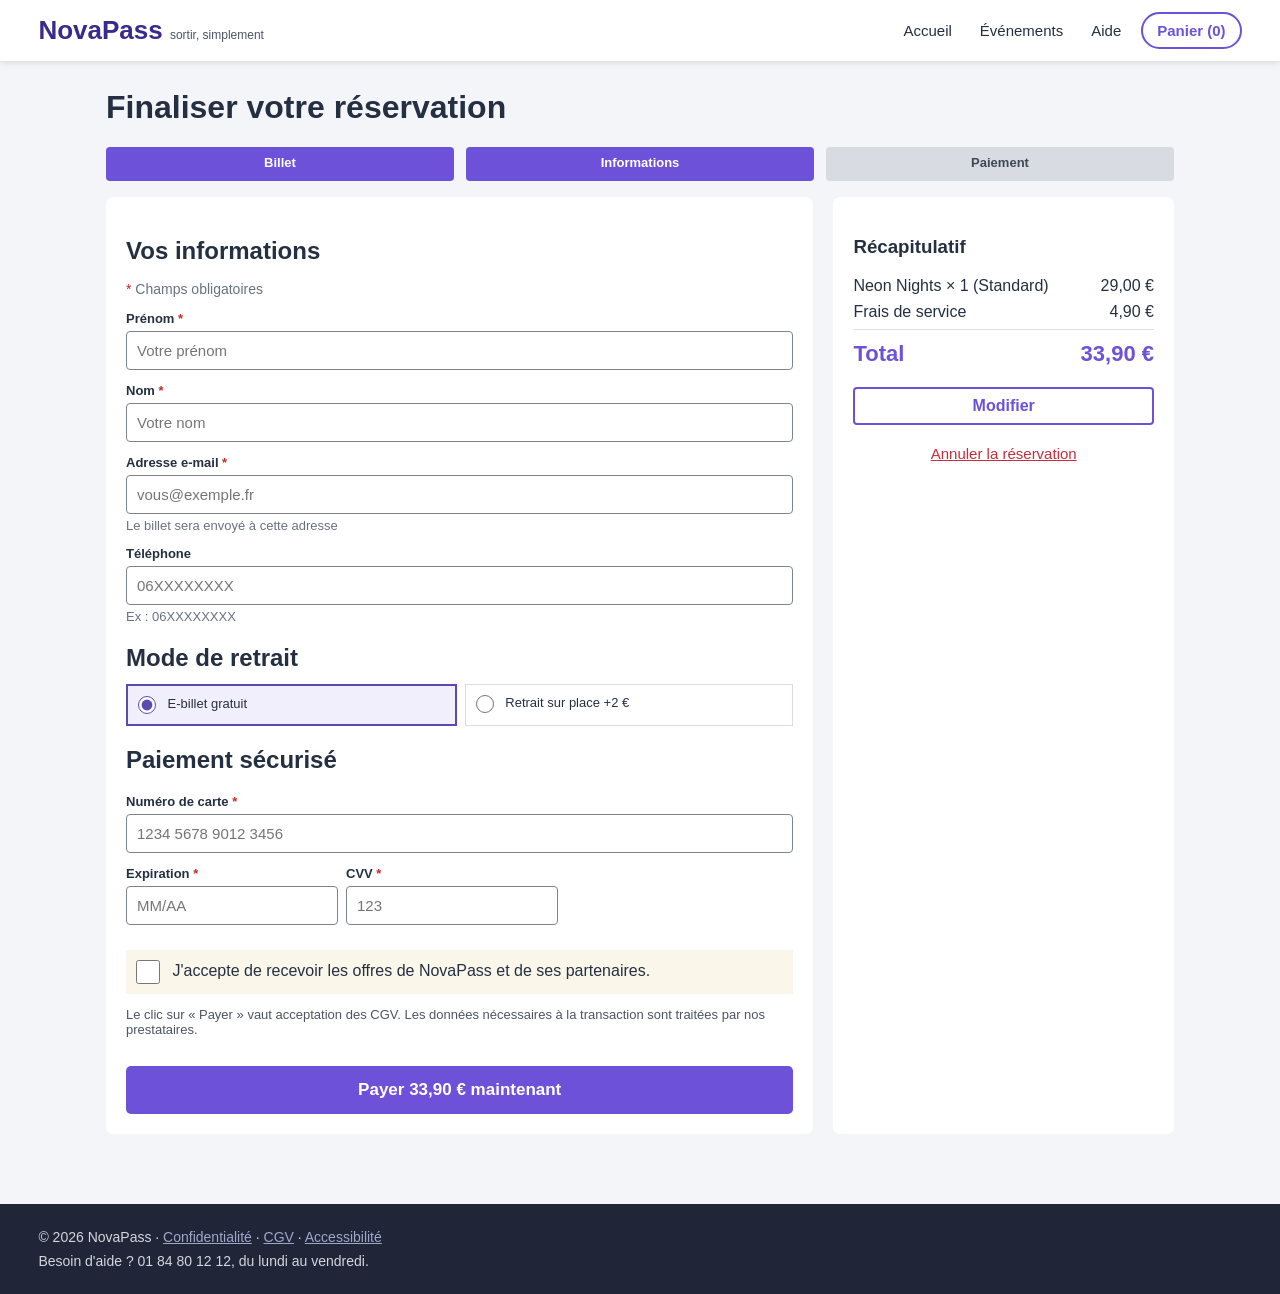
==== commit 84b8967b: "finit" ====
--- a/checkout.html
+++ b/checkout.html
@@ -34,23 +34,24 @@
             <h2>Vos informations</h2>
             <p class="required-note"><span class="req">*</span> Champs obligatoires</p>
 
+            <!-- id sur les messages d'erreur pour les relier aux champs -->
             <div class="field">
                 <label for="firstName">Prénom <span class="req">*</span></label>
                 <input id="firstName" data-required type="text" autocomplete="given-name" placeholder="Votre prénom">
-                <div class="error">Indiquez votre prénom.</div>
+                <div class="error" id="firstName-error">Indiquez votre prénom.</div>
             </div>
 
             <div class="field">
                 <label for="lastName">Nom <span class="req">*</span></label>
                 <input id="lastName" data-required type="text" autocomplete="family-name" placeholder="Votre nom">
-                <div class="error">Indiquez votre nom.</div>
+                <div class="error" id="lastName-error">Indiquez votre nom.</div>
             </div>
 
             <div class="field">
                 <label for="email">Adresse e-mail <span class="req">*</span></label>
                 <input id="email" data-required type="email" autocomplete="email" placeholder="vous@exemple.fr">
                 <div class="hint">Le billet sera envoyé à cette adresse</div>
-                <div class="error">Indiquez une adresse e-mail valide.</div>
+                <div class="error" id="email-error">Adresse e-mail invalide. Exemple : nom@exemple.fr</div>
             </div>
 
             <div class="field">
@@ -59,35 +60,38 @@
                 <div class="hint">Ex : 06XXXXXXXX</div>
             </div>
 
-            <h2>Mode de retrait</h2>
-            <div class="choice-row">
-                <label class="fake-radio selected">
-                    <input type="radio" name="retrait" value="e-billet" checked> E-billet gratuit
-                </label>
-                <label class="fake-radio">
-                    <input type="radio" name="retrait" value="sur-place"> Retrait sur place +2 €
-                </label>
-            </div>
+            <!-- fieldset pour regrouper les choix du mode de retrait -->
+            <fieldset class="retrait">
+                <legend>Mode de retrait</legend>
+                <div class="choice-row">
+                    <label class="fake-radio selected">
+                        <input type="radio" name="retrait" value="e-billet" checked> E-billet gratuit
+                    </label>
+                    <label class="fake-radio">
+                        <input type="radio" name="retrait" value="sur-place"> Retrait sur place +2 €
+                    </label>
+                </div>
+            </fieldset>
 
             <h2>Paiement sécurisé</h2>
 
             <div class="field">
                 <label for="cardNumber">Numéro de carte <span class="req">*</span></label>
                 <input id="cardNumber" data-required inputmode="numeric" autocomplete="cc-number" placeholder="1234 5678 9012 3456">
-                <div class="error">Indiquez le numéro de carte.</div>
+                <div class="error" id="cardNumber-error">Indiquez le numéro de carte.</div>
             </div>
 
             <div class="choice-row">
                 <div class="field">
                     <label for="expiry">Expiration <span class="req">*</span></label>
                     <input id="expiry" data-required autocomplete="cc-exp" placeholder="MM/AA">
-                    <div class="error">Indiquez la date d'expiration.</div>
+                    <div class="error" id="expiry-error">Indiquez la date d'expiration.</div>
                 </div>
 
                 <div class="field">
                     <label for="cvv">CVV <span class="req">*</span></label>
                     <input id="cvv" data-required inputmode="numeric" autocomplete="cc-csc" placeholder="123">
-                    <div class="error">Indiquez le CVV.</div>
+                    <div class="error" id="cvv-error">Indiquez le CVV.</div>
                 </div>
             </div>
 
@@ -95,17 +99,20 @@
                 <label><input type="checkbox"> J'accepte de recevoir les offres de NovaPass et de ses partenaires.</label>
             </div>
 
+            <!-- texte des CGV mis avant le bouton Payer -->
+            <p class="legal">Le clic sur « Payer » vaut acceptation des CGV. Les données nécessaires à la transaction sont traitées par nos prestataires.</p>
             <button class="fake-button payment-button" id="payNow" type="submit">Payer 33,90 € maintenant</button>
-            <p class="legal">Le clic sur « Payer » vaut acceptation des CGV. Les données nécessaires à la transaction sont traitées par nos prestataires.</p>
 
         </form>
 
         <aside class="panel sticky-box">
             <h3>Récapitulatif</h3>
 
-            <div class="summary-row"><span>Neon Nights × 1</span><span>29,00 €</span></div>
+            <div class="summary-row"><span id="billetNom">Neon Nights × 1</span><span id="billetPrix">29,00 €</span></div>
             <div class="summary-row"><span>Frais de service</span><span>4,90 €</span></div>
-            <div class="summary-row total"><span>Total</span><span>33,90 €</span></div>
+            <!-- billet choisi, ligne retrait et total qui changent (voir app.js) -->
+            <div class="summary-row" id="retraitRow" hidden><span>Retrait sur place</span><span>2,00 €</span></div>
+            <div class="summary-row total" aria-live="polite"><span>Total</span><span id="totalPrice">33,90 €</span></div>
 
             <div class="summary-actions">
                 <a class="safe-secondary fake-button" href="event.html" data-href="event.html">Modifier</a>
--- a/styles.css
+++ b/styles.css
@@ -1,4 +1,3 @@
-
 :root{--ink:#243042;--muted:#9aa2ad;--brand:#6d52d9;--accent:#ffcc45;--paper:#fff;--bg:#f4f5f8;--danger:#d23545}
 *{box-sizing:border-box}
 html{scroll-behavior:smooth}
@@ -86,4 +85,69 @@
 .card img{
     height:auto;
     display:block;
-}+}
+
+
+/* ---- corrections de la maquette Figma ---- */
+
+/* étiquettes plus foncées */
+.tag{color:#5b4bb0}
+
+/* choix du billet : rond plein ou vide + bordure plus épaisse */
+.ticket-option .row b:first-child::before{content:"○ "}
+.ticket-option.selected .row b:first-child::before{content:"● "}
+.ticket-option.selected{border:2px solid #5b4bb0}
+
+/* mode de retrait : on montre le rond du bouton radio */
+.fake-radio input{position:static;opacity:1;width:18px;height:18px;margin:0 8px 0 0;vertical-align:middle;accent-color:#5b4bb0}
+.fake-radio.selected{border:2px solid #5b4bb0}
+
+/* erreurs : bordure rouge + icône + message rouge */
+.error{color:#c62828}
+.error::before{content:"⚠ "}
+.field.bad input{border:2px solid #c62828}
+
+/* case à cocher plus grande */
+.marketing{font-size:16px}
+.marketing input{width:24px;height:24px;vertical-align:middle;margin:0 8px 0 0}
+
+
+/* ---- corrections accessibilité (TP) ---- */
+
+/* fieldset : on garde le même look qu'avant */
+fieldset.billets,fieldset.retrait{border:0;padding:0;min-width:0}
+fieldset.billets{margin:0 0 16px}
+fieldset.retrait{margin:20px 0 13px}
+fieldset.billets legend,fieldset.retrait legend{float:left;width:100%;padding:0;font-weight:bold}
+fieldset.billets legend{font-size:1.17em;margin:0 0 8px}
+fieldset.retrait legend{font-size:1.5em;margin:0 0 12px}
+fieldset.billets .ticket-option,fieldset.retrait .choice-row{clear:both}
+
+/* billets en boutons radio : on cache le rond du navigateur car on garde les ronds de la maquette */
+.ticket-option{display:block;position:relative}
+.ticket-option input{position:absolute;opacity:0;width:1px;height:1px;margin:0}
+.ticket-option input:focus{outline:none}
+.ticket-option:focus-within{outline:3px solid #6d52d9;outline-offset:2px}
+.ticket-option .muted{display:block}
+
+/* "Voir les billets" en lien + effet au survol */
+.fake-button{text-decoration:none}
+.fake-button:hover{background:#5a3fc4}
+
+/* titres des cartes en h3 */
+.card-body h3{font-size:17px;margin:0 0 4px}
+
+/* bouton fermer plus lisible */
+.modal-close{padding:6px 8px;color:#4b5563}
+
+/* contrastes trop faibles (WAVE) */
+.req{color:#c62828}
+.progress-step{color:#3f4756}
+.legal{font-size:13px;color:#4b5563}
+.field input,.field select{border-color:#7b8494}
+
+/* messages d'erreur plus grands */
+.error{font-size:14px;margin-top:4px}
+
+/* ligne retrait cachée au départ */
+.summary-row[hidden]{display:none}
